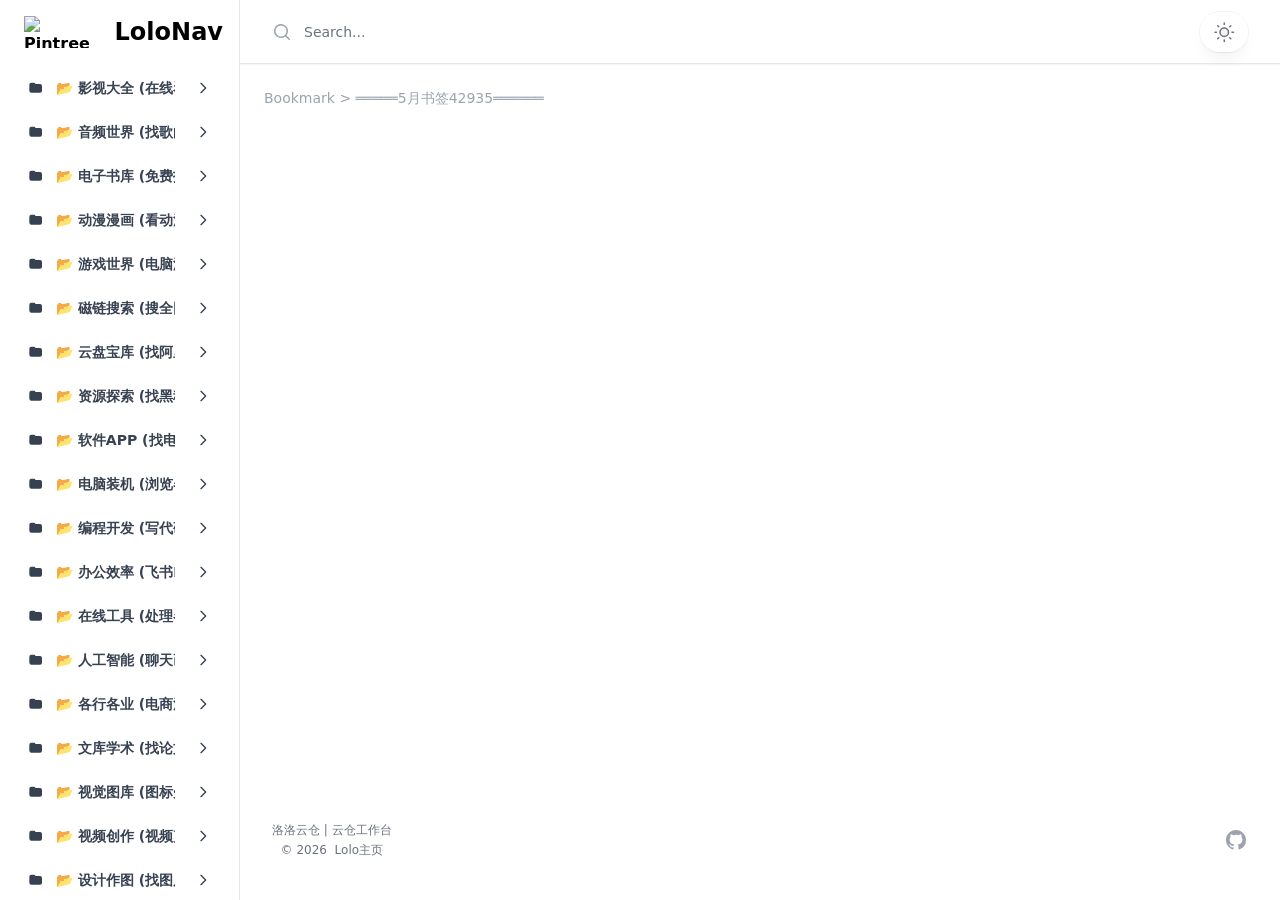
==== index.html @ bd135b18 "feat: enable LoloNav theme" ====
<!DOCTYPE html>
<html lang="en" class="h-full dark:pintree-bg-gray-900 bg-white">

<head>
  <meta charset="UTF-8">
  <meta name="viewport" content="width=device-width, initial-scale=1.0">
  <title>LoloNav</title>
  <meta name="keywords" content="Pintree, Bookmarks, Link Management, Export Bookmarks, Website Bookmarks">
  <meta name="description"
    content="Pintree is a powerful tool that helps you manage and export your browser bookmarks, converting them into an aesthetically pleasing website that is easy to share and access.">
  <meta name="author" content="Pintree">
  <meta name="robots" content="index, follow">
  <link rel="canonical" href="http://0520.com.cn">
  <script defer src="https://cloud.umami.is/script.js" data-website-id="60283522-e543-4dcb-bd47-e855f1e0a635"></script>
  <script defer data-domain="pintree.io" src="https://plausible.io/js/script.js"></script>
  <script type="text/javascript">
    (function (c, l, a, r, i, t, y) {
      c[a] = c[a] || function () { (c[a].q = c[a].q || []).push(arguments) };
      t = l.createElement(r); t.async = 1; t.src = "https://www.clarity.ms/tag/" + i;
      y = l.getElementsByTagName(r)[0]; y.parentNode.insertBefore(t, y);
    })(window, document, "clarity", "script", "n75ecz0sud");
  </script>
  <!-- Google Analytics -->
  <script async src="https://www.googletagmanager.com/gtag/js?id=G-P1JF3QTQ79"></script>
  <script>
    window.dataLayer = window.dataLayer || [];
    function gtag() { dataLayer.push(arguments); }
    gtag('js', new Date());
    gtag('config', 'G-P1JF3QTQ79');
  </script>

  <!-- Facebook Meta Tags -->
  <meta property="og:url" content="https://www.pintree.io">
  <meta property="og:type" content="website">
  <meta property="og:title" content="Pintree">
  <meta property="og:description" content="Managing and Exporting your Bookmarks into a Website">
  <meta property="og:image" content="https://app.pintree.io/assets/og.png">

  <!-- Twitter Meta Tags -->
  <meta name="twitter:card" content="summary_large_image">
  <meta property="twitter:domain" content="Pintree.io">
  <meta property="twitter:url" content="https://www.pintree.io">
  <meta name="twitter:title" content="Pintree">
  <meta name="twitter:description" content="Managing and Exporting your Bookmarks into a Website">
  <meta name="twitter:image" content="https://app.pintree.io/assets/og.png">

  <!-- Favicon -->
  <link rel="apple-touch-icon" sizes="180x180" href="assets/favicon/apple-touch-icon.png">
  <link rel="icon" type="image/png" sizes="32x32" href="assets/favicon/favicon-32x32.png">
  <link rel="icon" type="image/png" sizes="16x16" href="assets/favicon/favicon-16x16.png">
  <link rel="mask-icon" href="assets/favicon/favicon-32x32.png" color="#0b0b0f">

  <!-- Stylesheet -->
  <link rel="stylesheet" href="css/tailwind.css">

  <!-- ============================================================
       LoloNav 主题开关（取消注释即可启用新主题）
       ============================================================ -->
  <link rel="stylesheet" href="css/theme-lolonav.css">

  <!-- Structured Data for SEO -->
  <script type="application/ld+json">
  {
    "@context": "https://schema.org",
    "@type": "WebSite",
    "url": "https://nav.0520.com.cn",
    "name": "LoloNav",
    "description": "Managing and Exporting your Bookmarks into a Website",
    "potentialAction": {
      "@type": "SearchAction",
      "target": "https://www.pintree.io/search?q={search_term_string}",
      "query-input": "required name=search_term_string"
    }
  }
  </script>
</head>

<body class="h-full dark:pintree-bg-gray-900 bg-white">

  <div>
    <!-- Mobile Off-Canvas Menu -->
    <div id="off-canvas-menu" class="relative z-50 lg:hidden hidden" role="dialog" aria-modal="true">
      <div id="off-canvas-backdrop"
        class="fixed inset-0 bg-gray-900/80 opacity-0 transition-opacity ease-linear duration-300"></div>
      <div class="fixed inset-0 flex">
        <div id="off-canvas-content"
          class="relative mr-16 flex w-full max-w-xs flex-1 -translate-x-full transition ease-in-out duration-300 transform">
          <!-- Close button for the off-canvas menu -->
          <div class="absolute left-full top-0 flex w-16 justify-center pt-5">
            <button id="close-sidebar-button" type="button" class="-m-2.5 p-2.5">
              <span class="sr-only">Close sidebar</span>
              <svg class="h-6 w-6 text-white" fill="none" viewBox="0 0 24 24" stroke-width="1.5" stroke="currentColor"
                aria-hidden="true">
                <path stroke-linecap="round" stroke-linejoin="round" d="M6 18L18 6M6 6l12 12" />
              </svg>
            </button>
          </div>

          <!-- Off-canvas Sidebar content -->
          <div class="flex grow flex-col gap-y-5 overflow-y-auto bg-white dark:pintree-bg-gray-900 px-6 pb-4">
            <div class="flex h-16 shrink-0 items-center">
              <img class="pl-2 h-8 w-auto" src="assets/logo.svg" alt="Pintree">
              <a href="" class="ml-4 font-extrabold text-2xl dark:text-white">LoloNav</a>
            </div>
            <div id="sidebar-2" class="flex flex-1 flex-col">
              <!-- Sidebar content will be injected here -->
            </div>
          </div>
        </div>
      </div>
    </div>

    <!-- Static Sidebar for Desktop -->
    <div class="hidden lg:fixed lg:inset-y-0 lg:z-50 lg:flex lg:w-60 lg:flex-col">
      <div
        class="flex flex-col border-r border-gray-200 dark:pintree-border-gray-800 bg-white px-4 h-full font-semibold dark:pintree-bg-gray-900">
        <div class="flex p-0 h-16 shrink-0 items-center">
          <img class="pl-2 h-8 w-auto" src="assets/logo.svg" alt="Pintree">
          <a href="" class="ml-4 font-extrabold text-2xl dark:text-white">LoloNav</a>
        </div>
        <div class="flex flex-1 flex-col overflow-y-auto no-scrollbar p-1 cursor-pointer">
          <div id="sidebar" class="flex flex-1 flex-col">
            <ul id="navigation" class="space-y-1">
              <!-- Navigation items will be inserted here -->
            </ul>
          </div>
        </div>
      </div>
    </div>

    <!-- Main Content Area -->
    <div class="lg:pl-60 dark:pintree-bg-gray-900 flex flex-col min-h-screen">
      <div
        class="items-center justify-between sticky top-0 z-40 flex h-16 shrink-0 gap-x-4 border-b border-gray-200 dark:pintree-border-gray-800 bg-white dark:pintree-bg-gray-900 px-4 shadow-sm sm:gap-x-6 sm:px-6 lg:px-8">
        <div class="h-full items-center flex flex-1 gap-x-4 self-stretch lg:gap-x-6 justify-between">
          <div class="flex gap-x-4 justify-between">
            <img class="pl-2 h-8 w-auto lg:hidden" src="assets/logo.svg" alt="Pintree">
          <div class="hidden lg:block relative w-72 h-full items-center justify-between">
  <button id="searchButton" class="absolute h-full text-gray-400 rounded">
    <svg class="pointer-events-none absolute inset-y-0 left-0 h-full w-5 text-gray-400" viewBox="0 0 20 20" fill="currentColor" aria-hidden="true">
      <path fill-rule="evenodd" d="M9 3.5a5.5 5.5 0 100 11 5.5 5.5 0 000-11zM2 9a7 7 0 1112.452 4.391l3.328 3.329a.75.75 0 11-1.06 1.06l-3.329-3.328A7 7 0 012 9z" clip-rule="evenodd"></path>
    </svg>
  </button>
  <input id="searchInput" type="search" class="text-sm text-gray-900 dark:text-gray-400 pl-8 h-full border-0 focus:outline-none focus:ring-0 dark:pintree-bg-gray-900" placeholder="Search...">
  <button id="clearSearchButton" class="text-sm text-gray-500 mr-4 rounded hidden">Clear</button>
</div>
          </div>
          <a href="" class="lg:hidden ml-4 font-extrabold text-2xl dark:text-white">Pintree</a>
          <div class="relative">
            <button id="themeToggleButton" type="button" aria-label="Switch theme"
              class="group rounded-full bg-white/90 px-3 py-2 shadow-lg shadow-zinc-800/5 ring-1 ring-zinc-900/5 backdrop-blur transition dark:pintree-bg-gray-900 dark:ring-white/10 dark:hover:ring-white/20">
              <svg id="sunIcon" viewBox="0 0 24 24" stroke-width="1.5" stroke-linecap="round" stroke-linejoin="round"
                aria-hidden="true"
                class="h-6 w-6 fill-zinc-100 stroke-zinc-500 transition group-hover:fill-zinc-200 group-hover:stroke-zinc-700 dark:hidden [@media(prefers-color-scheme:dark)]:fill-teal-50 [@media(prefers-color-scheme:dark)]:stroke-teal-500 [@media(prefers-color-scheme:dark)]:group-hover:fill-teal-50 [@media(prefers-color-scheme:dark)]:group-hover:stroke-teal-600">
                <path
                  d="M8 12.25A4.25 4.25 0 0 1 12.25 8v0a4.25 4.25 0 0 1 4.25 4.25v0a4.25 4.25 0 0 1-4.25 4.25v0A4.25 4.25 0 0 1 8 12.25v0Z">
                </path>
                <path
                  d="M12.25 3v1.5M21.5 12.25H20M18.791 18.791l-1.06-1.06M18.791 5.709l-1.06 1.06M12.25 20v1.5M4.5 12.25H3M6.77 6.77 5.709 5.709M6.77 17.73l-1.061 1.061"
                  fill="none"></path>
              </svg>
              <svg id="moonIcon" viewBox="0 0 24 24" aria-hidden="true"
                class="hidden h-6 w-6 fill-zinc-700 stroke-zinc-500 transition dark:block [@media(prefers-color-scheme:dark)]:group-hover:stroke-zinc-400 [@media_not_(prefers-color-scheme:dark)]:fill-teal-400/10 [@media_not_(prefers-color-scheme:dark)]:stroke-teal-500">
                <path
                  d="M17.25 16.22a6.937 6.937 0 0 1-9.47-9.47 7.451 7.451 0 1 0 9.47 9.47ZM12.75 7C17 7 17 2.75 17 2.75S17 7 21.25 7C17 7 17 11.25 17 11.25S17 7 12.75 7Z"
                  stroke-width="1.5" stroke-linecap="round" stroke-linejoin="round"></path>
              </svg>
            </button>
          </div>
        </div>
      </div>

      <!-- Main content area -->
      <main class="mt-4 dark:pintree-bg-gray-900 flex-grow">
        <div id="loading-spinner" class="flex justify-center items-center h-full">
          <div class="loader ease-linear rounded-full border-2 border-t-2 border-gray-400 h-6 w-6"></div>
        </div>
        <div id="breadcrumbs" class="mt-2 px-6 text-sm text-gray-400 flex justify-between items-center">
          <div id="breadcrumbs-path" class="">
            <!-- Breadcrumbs will be inserted here -->
          </div>
        </div>
        <div id="bookmarks" class="grid gap-6 p-6">
          <!-- Bookmark cards will be inserted here -->
        </div>
      </main>

      <!-- Footer -->
      <footer class="bg-white w-full dark:pintree-bg-gray-900">
        <div class="mx-auto px-6 py-6 md:flex md:items-center md:justify-between lg:px-8">
          <div class="flex justify-center space-x-6 md:order-2">
            <a href="https://github.com/lolo1024/dh" target="_blank" class="text-gray-400 hover:text-gray-500">
              <span class="sr-only">GitHub</span>
              <svg class="h-6 w-6" fill="currentColor" viewBox="0 0 24 24" aria-hidden="true">
                <path fill-rule="evenodd"
                  d="M12 2C6.477 2 2 6.484 2 12.017c0 4.425 2.865 8.18 6.839 9.504.5.092.682-.217.682-.483 0-.237-.008-.868-.013-1.703-2.782.605-3.369-1.343-3.369-1.343-.454-1.158-1.11-1.466-1.11-1.466-.908-.62.069-.608.069-.608 1.003.07 1.531 1.032 1.531 1.032.892 1.53 2.341 1.088 2.91.832.092-.647.35-1.088.636-1.338-2.22-.253-4.555-1.113-4.555-4.951 0-1.093.39-1.988 1.029-2.688-.103-.253-.446-1.272.098-2.65 0 0 .84-.27 2.75 1.026A9.564 9.564 0 0112 6.844c.85.004 1.705.115 2.504.337 1.909-1.296 2.747-1.027 2.747-1.027.546 1.379.202 2.398.1 2.651.64.7 1.028 1.595 1.028 2.688 0 3.848-2.339 4.695-4.566 4.943.359.309.678.92.678 1.855 0 1.338-.012 2.419-.012 2.747 0 .268.18.58.688.482A10.019 10.019 0 0022 12.017C22 6.484 17.522 2 12 2z"
                  clip-rule="evenodd" />
              </svg>
            </a>
          </div>
          <div class="mt-8 md:order-1 md:mt-0">
            <p class="text-center text-xs leading-5 text-gray-500 dark:text-gray-400 flex flex-col sm:flex-row sm:items-center sm:justify-center sm:gap-4">
              <span><a href="https://lolo.flowus.cn" target="_blank" class="hover:underline">洛洛云仓</a> | <a href="https://0520.com.cn" target="_blank" class="hover:underline">云仓工作台</a></span>
              <span class="hidden sm:inline">|</span>
              <span>&copy; <span id="currentYear"></span>&nbsp; <a href="https://0520.com.cn/" target="_blank">Lolo主页</a></span>
            </p>
          </div>
        </div>
      </footer>
    </div>
  </div>
  <script>
    document.addEventListener('DOMContentLoaded', () => {
      // Variables for sidebar elements
      const openSidebarButton = document.getElementById('open-sidebar-button');
      const closeSidebarButton = document.getElementById('close-sidebar-button');
      const offCanvasMenu = document.getElementById('off-canvas-menu');
      const offCanvasBackdrop = document.getElementById('off-canvas-backdrop');
      const offCanvasContent = document.getElementById('off-canvas-content');

      // Function to open the sidebar
      const openSidebar = () => {
        offCanvasMenu.classList.remove('hidden');
        setTimeout(() => {
          offCanvasBackdrop.classList.add('opacity-100');
          offCanvasContent.classList.add('translate-x-0');
        }, 10);
      };

      // Function to close the sidebar
      const closeSidebar = () => {
        offCanvasBackdrop.classList.remove('opacity-100');
        offCanvasContent.classList.remove('translate-x-0');
        setTimeout(() => {
          offCanvasMenu.classList.add('hidden');
        }, 300); // Match the duration of the transition
      };

      // Event listeners for open and close buttons
      openSidebarButton.addEventListener('click', openSidebar);
      closeSidebarButton.addEventListener('click', closeSidebar);
      offCanvasBackdrop.addEventListener('click', closeSidebar); // Close sidebar when clicking on the backdrop
    });

    // Search functionality
    function searchBookmarks(query) {
      fetch('json/pintree.json')
        .then(response => response.json())
        .then(data => {
          const results = searchInData(data, query.toLowerCase());
          renderBookmarks(results, [{ title: 'Search Results', children: results }]);
        })
        .catch(error => console.error('Error searching bookmarks:', error));
    }

    function searchInData(data, query) {
      let results = [];
      data.forEach(item => {
        if (item.title.toLowerCase().includes(query)) {
          results.push(item);
        }
        if (item.children) {
          const childResults = searchInData(item.children, query);
          if (childResults.length > 0) {
            results = results.concat(childResults);
          }
        }
      });
      return results;
    }

    document.getElementById('searchButton').addEventListener('click', () => {
      const query = document.getElementById('searchInput').value;
      searchBookmarks(query);
    });

    // Clear search results and reset UI
    function clearSearchResults() {
      fetch('json/pintree.json')
        .then(response => response.json())
        .then(data => {
          const secondLayer = data[0].children;
          renderNavigation(secondLayer, document.getElementById('navigation'));
          renderBookmarks(secondLayer, [{ title: 'Bookmark', children: secondLayer }]);
          document.getElementById('searchInput').value = '';
          document.getElementById('clearSearchButton').classList.add('hidden');
        })
        .catch(error => console.error('Error clearing search results:', error));
    }

    document.getElementById('clearSearchButton').addEventListener('click', clearSearchResults);

    function searchBookmarks(query) {
      fetch('json/pintree.json')
        .then(response => response.json())
        .then(data => {
          const results = searchInData(data, query.toLowerCase());
          renderBookmarks(results, [{ title: 'Search Results', children: results }]);
          document.getElementById('clearSearchButton').classList.remove('hidden');
        })
        .catch(error => console.error('Error searching bookmarks:', error));
    }

    // Create bookmark card element
    function createCard(title, url, icon) {
      const card = document.createElement('div');
      card.className = 'cursor-pointer flex items-center hover:shadow-sm transition-shadow p-4 bg-white shadow-sm ring-1 ring-gray-900/5 dark:pintree-ring-gray-800 rounded-lg hover:bg-gray-100 dark:pintree-bg-gray-900 dark:hover:pintree-bg-gray-800';
      card.onclick = () => window.open(url, '_blank'); // Make the whole card clickable

      const cardIcon = document.createElement('img');
      cardIcon.src = icon || 'assets/default-icon.svg'; // Use provided icon or default icon
      cardIcon.alt = title;
      cardIcon.className = 'w-8 h-8 mr-4 rounded-full flex-shrink-0 card-icon-bg'; // Smaller size and rounded

      // Check if the image URL returns 404 and replace it with the default icon if it does
      cardIcon.onerror = () => {
        cardIcon.src = 'assets/default-icon.svg';
      };

      const cardContent = document.createElement('div');
      cardContent.className = 'flex flex-col overflow-hidden'; // Ensure the content is hidden if too long

      const cardTitle = document.createElement('h2');
      cardTitle.className = 'text-sm font-medium mb-1 truncate dark:text-gray-400';
      cardTitle.innerText = title;

      // Clean URL by removing http(s) and trailing slash
      const cleanUrl = url.replace(/^https?:\/\//, '').replace(/\/$/, '');

      const cardUrl = document.createElement('p');
      cardUrl.className = 'text-xs text-gray-400 dark:text-gray-600 dark:hover:text-gray-400 truncate';
      cardUrl.innerText = cleanUrl; // Use cleaned URL

      cardContent.appendChild(cardTitle);
      cardContent.appendChild(cardUrl); // Add URL paragraph

      card.appendChild(cardIcon);
      card.appendChild(cardContent);

      return card;
    }

    // Create folder card element
    function createFolderCard(title, children, path) {
      const card = document.createElement('div');
      card.className = 'folder-card text-gray rounded-lg cursor-pointer flex flex-col items-center';
      card.onclick = () => {
        const newPath = path.concat({ title, children });
        renderBookmarks(children, newPath);
        updateSidebarActiveState(newPath); // Update sidebar active state
      };

      const cardIcon = document.createElement('div');
      cardIcon.innerHTML = `
        <svg viewBox="0 0 100 80" class="folder__svg">
          <rect x="0" y="0" width="100" height="80" class="folder__back" />
          <rect x="15" y="8" width="70" height="60" class="paper-1" />
          <rect x="10" y="18" width="80" height="50" class="paper-2" />
          <rect x="0" y="10" width="100" height="70" class="folder__front" />
          <rect x="0" y="10" width="100" height="70" class="folder__front right" />
        </svg>
      `;
      cardIcon.className = 'mb-2';

      const cardTitle = document.createElement('h2');
      cardTitle.className = 'text-xs font-normal text-center w-full truncate dark:text-gray-400';
      cardTitle.innerText = title;

      card.appendChild(cardIcon);
      card.appendChild(cardTitle);

      return card;
    }

    // Render sidebar navigation
    function renderNavigation(folders, container, isFirstRender = false, path = []) {
      container.innerHTML = ''; // Clear previous content
      folders.forEach((folder, index) => {
        if (folder.type === 'folder') {
          const navItem = document.createElement('li');
          navItem.className = 'items-center group flex justify-between gap-x-3 rounded-md p-2 text-gray-700 dark:text-gray-400 hover:text-main-500 hover:bg-gray-50 dark:hover:pintree-bg-gray-800 bg-opacity-50';

          const navLinkContainer = document.createElement('div');
          navLinkContainer.className = 'flex items-center space-x-2 truncate';

          const folderIcon = document.createElement('span');
          folderIcon.innerHTML = '<svg xmlns="http://www.w3.org/2000/svg" class="h-4 w-4 mr-1" fill="currentColor" viewBox="0 0 24 24" stroke="currentColor"><path stroke-linecap="round" stroke-linejoin="round" stroke-width="2" d="M3 7a2 2 0 012-2h4l2 2h7a2 2 0 012 2v7a2 2 0 01-2 2H5a2 2 0 01-2-2V7z" /></svg>';

          const navLink = document.createElement('a');
          navLink.className = 'flex text-sm leading-6 font-semibold dark:text-gray-400';
          navLink.innerText = folder.title;

          navLinkContainer.appendChild(folderIcon);
          navLinkContainer.appendChild(navLink);

          const toggleIcon = document.createElement('span');
          toggleIcon.className = 'ml-2 transform transition-transform';
          toggleIcon.innerHTML = '<svg xmlns="http://www.w3.org/2000/svg" class="h-4 w-4" fill="none" viewBox="0 0 24 24" stroke="currentColor"><path stroke-linecap="round" stroke-linejoin="round" stroke-width="2" d="M9 5l7 7-7 7" /></svg>';

          navItem.appendChild(navLinkContainer);
          if (folder.children && folder.children.length > 0) {
            navItem.appendChild(toggleIcon);
          }
          container.appendChild(navItem);

          if (folder.children && folder.children.length > 0) {
            const subList = document.createElement('ul');
            subList.className = 'ml-4 space-y-2 hidden';
            renderNavigation(folder.children, subList, false, path.concat({ title: folder.title, children: folder.children }));
            container.appendChild(subList);

            if (isFirstRender && index === 0) {
              // Expand the first item on initial render
              subList.classList.remove('hidden');
              toggleIcon.classList.add('rotate-90');
            }

            navItem.onclick = (e) => {
              e.stopPropagation();
              document.querySelectorAll('#navigation .sidebar-active').forEach(el => el.classList.remove('sidebar-active'));
              navItem.classList.add('sidebar-active');
              subList.classList.toggle('hidden');
              if (subList.children.length > 0) {
                toggleIcon.classList.toggle('rotate-90');
              }
              renderBookmarks(folder.children, path.concat({ title: folder.title, children: folder.children }));
            };
          } else {
            navItem.onclick = (e) => {
              e.stopPropagation();
              document.querySelectorAll('#navigation .sidebar-active').forEach(el => el.classList.remove('sidebar-active'));
              navItem.classList.add('sidebar-active');
              renderBookmarks(folder.children, path.concat({ title: folder.title, children: folder.children }));
            };
          }
        }
      });
    }

    // Render breadcrumbs for navigation
    function renderBreadcrumbs(path) {
      const breadcrumbsPath = document.getElementById('breadcrumbs-path');
      breadcrumbsPath.innerHTML = ''; // Clear previous breadcrumbs

      path.forEach((item, index) => {
        const breadcrumb = document.createElement('span');
        breadcrumb.className = 'cursor-pointer hover:underline';
        breadcrumb.innerText = item.title;
        breadcrumb.onclick = () => {
          // Render bookmarks for the selected breadcrumb
          const newPath = path.slice(0, index + 1);
          renderBookmarks(item.children, newPath);
          updateSidebarActiveState(newPath); // Update sidebar active state
          document.getElementById('clearSearchButton').classList.add('hidden'); // Hide clear button when navigating through breadcrumbs
        };

        breadcrumbsPath.appendChild(breadcrumb);

        if (index < path.length - 1) {
          const separator = document.createElement('span');
          separator.innerText = ' > ';
          breadcrumbsPath.appendChild(separator);
        }
      });
    }

    // Update the active state of sidebar items
    function updateSidebarActiveState(path) {
      document.querySelectorAll('#navigation .sidebar-active').forEach(el => el.classList.remove('sidebar-active'));

      let currentNav = document.getElementById('navigation');

      path.forEach((item, index) => {
        const items = currentNav.querySelectorAll('li');
        items.forEach(navItem => {
          const navLink = navItem.querySelector('a');
          if (navLink && navLink.innerText === item.title) {
            if (index === path.length - 1) {
              navItem.classList.add('sidebar-active');
            }

            if (index < path.length - 1) {
              const subList = navItem.querySelector('ul');
              if (subList) {
                subList.classList.remove('hidden');
                currentNav = subList;
              }
            }
          }
        });
      });
    }

    // Show a message when no search results are found
    function showNoResultsMessage() {
      const container = document.getElementById('bookmarks');
      container.innerHTML = ''; // Clear previous content

      const messageContainer = document.createElement('div');
      messageContainer.className = 'flex flex-col items-center justify-center h-full';

      const icon = document.createElement('svg');
      icon.setAttribute('xmlns', 'http://www.w3.org/2000/svg');
      icon.setAttribute('class', 'h-16 w-16 text-gray-500');
      icon.setAttribute('fill', 'none');
      icon.setAttribute('viewBox', '0 0 24 24');
      icon.setAttribute('stroke', 'currentColor');
      icon.innerHTML = '<path stroke-linecap="round" stroke-linejoin="round" stroke-width="2" d="M12 8v4l3 3m9-3a9 9 0 11-18 0 9 9 0 0118 0z" />';

      const title = document.createElement('h2');
      title.className = 'text-gray-500 text-xl font-semibold mt-4';
      title.innerText = 'Oops, Nothing to See Here!';

      const message = document.createElement('p');
      message.className = 'text-gray-500 mt-2';
      message.innerText = 'Try another search or discover more cool stuff elsewhere!';

      messageContainer.appendChild(icon);
      messageContainer.appendChild(title);
      messageContainer.appendChild(message);

      container.appendChild(messageContainer);
    }

    // Render bookmarks
    function renderBookmarks(data, path) {
      const container = document.getElementById('bookmarks');
      container.innerHTML = ''; // Clear previous content

      // Render breadcrumbs
      renderBreadcrumbs(path);

      // Separate folders and links
      const folders = data.filter(item => item.type === 'folder');
      // const links = data.filter(item => item.type === 'link').sort((a, b) => b.addDate - a.addDate);
      const links = data.filter(item => item.type === 'link');

      if (folders.length === 0 && links.length === 0) {
        showNoResultsMessage();
        return;
      }

      // Create folder section
      if (folders.length > 0) {
        const folderSection = document.createElement('div');
        folderSection.className = 'grid grid-cols-3 sm:grid-cols-6 lg:grid-cols-8 2xl:grid-cols-12 gap-6';
        folders.forEach(folder => {
          const card = createFolderCard(folder.title, folder.children, path);
          folderSection.appendChild(card);
        });
        container.appendChild(folderSection);
      }

      // Add separator line if there are links
      if (folders.length > 0 && links.length > 0) {
        const separator = document.createElement('hr');
        separator.className = 'my-1 border-t-1 border-gray-200 dark:pintree-border-gray-800';
        container.appendChild(separator);
      }

      // Create link section
      if (links.length > 0) {
        const linkSection = document.createElement('div');
        linkSection.className = 'grid grid-cols-2 sm:grid-cols-3 lg:grid-cols-4 2xl:grid-cols-6 gap-6';
        links.forEach(link => {
          const card = createCard(link.title, link.url, link.icon);
          linkSection.appendChild(card);
        });
        container.appendChild(linkSection);
      }

      // Update sidebar active state
      updateSidebarActiveState(path);
    }

    // Fetch and render data
    fetch('json/pintree.json')
      .then(response => response.json())
      .then(data => {
        // Use the first layer of the data directly
        const firstLayer = data;
        // Render navigation using the first layer of data
        renderNavigation(firstLayer, document.getElementById('navigation'), true);
        // Render bookmarks using the first layer of data, starting from the Bookmark
        renderBookmarks(firstLayer, [{ title: 'Bookmark', children: firstLayer }]);

        // Automatically select and show the first item
        if (firstLayer.length > 0) {
          const firstItem = firstLayer[0];
          updateSidebarActiveState([{ title: firstItem.title, children: firstItem.children }]);
          renderBookmarks(firstItem.children, [{ title: 'Bookmark', children: firstLayer }, { title: firstItem.title, children: firstItem.children }]);
        }
      })
      .catch(error => console.error('Error loading bookmarks:', error));

    // Search functionality on pressing Enter
    document.getElementById('searchInput').addEventListener('keydown', function (event) {
      if (event.key === 'Enter') {
        const query = event.target.value;
        searchBookmarks(query);
      }
    });

    // Search functionality on button click
    document.getElementById('searchButton').addEventListener('click', function () {
      const query = document.getElementById('searchInput').value;
      searchBookmarks(query);
    });

    // Theme toggle functionality
    const themeToggleButton = document.getElementById('themeToggleButton');
    const sunIcon = document.getElementById('sunIcon');
    const moonIcon = document.getElementById('moonIcon');

    // Apply dark theme
    function applyDarkTheme() {
      document.documentElement.classList.add('dark');
      sunIcon.classList.add('hidden');
      moonIcon.classList.remove('hidden');
    }

    // Apply light theme
    function applyLightTheme() {
      document.documentElement.classList.remove('dark');
      sunIcon.classList.remove('hidden');
      moonIcon.classList.add('hidden');
    }

    // Toggle theme between dark and light
    function toggleTheme() {
      if (document.documentElement.classList.contains('dark')) {
        applyLightTheme();
      } else {
        applyDarkTheme();
      }
    }

    document.addEventListener('DOMContentLoaded', () => {
      // Fetch and render data
      fetch('json/pintree.json')
        .then(response => response.json())
        .then(data => {
          // Hide loading spinner
          document.getElementById('loading-spinner').style.display = 'none';

          // Use the first layer of the data directly
          const firstLayer = data;
          // Render navigation using the first layer of data
          renderNavigation(firstLayer, document.getElementById('navigation'), true);
          // Render bookmarks using the first layer of data, starting from the Bookmark
          renderBookmarks(firstLayer, [{ title: 'Bookmark', children: firstLayer }]);

          // Automatically select and show the first item
          if (firstLayer.length > 0) {
            const firstItem = firstLayer[0];
            updateSidebarActiveState([{ title: firstItem.title, children: firstItem.children }]);
            renderBookmarks(firstItem.children, [{ title: 'Bookmark', children: firstLayer }, { title: firstItem.title, children: firstItem.children }]);
          }
        })
        .catch(error => {
          console.error('Error loading bookmarks:', error);
          // Optionally hide the spinner and show an error message
          document.getElementById('loading-spinner').style.display = 'none';
        });
    });

    // Event listener for theme toggle button
    themeToggleButton.addEventListener('click', toggleTheme);

    // Automatically apply theme according to system theme settings
    function applyColorTheme(theme) {
      if (theme === 'dark') {
        applyDarkTheme();
      } else {
        applyLightTheme();
      }
    }

    // Detect initial color theme
    const prefersDarkTheme = window.matchMedia('(prefers-color-scheme: dark)').matches;
    applyColorTheme(prefersDarkTheme ? 'dark' : 'light');

    // Listen for changes in the color theme
    window.matchMedia('(prefers-color-scheme: dark)').addEventListener('change', (event) => {
      applyColorTheme(event.matches ? 'dark' : 'light');
    });

    // Open mobile menu
    document.getElementById('open-sidebar-button').addEventListener('click', function () {
      var navigation = document.getElementById('navigation').cloneNode(true);
      document.getElementById('sidebar-2').appendChild(navigation);
    });

  </script>

  <script>
    document.addEventListener('DOMContentLoaded', (event) => {
      const yearElement = document.getElementById('currentYear');
      const currentYear = new Date().getFullYear();
      yearElement.textContent = currentYear;
    });
  </script>

</body>

</html>
---- css/theme-lolonav.css ----
/* ============================================================
   LoloNav 主题 - 文字显示优化版
   ============================================================
   
   📌 使用方法：
     在 index.html 的 <head> 中，取消下面这行的注释即可启用：
     <link rel="stylesheet" href="css/theme-lolonav.css">
     
     要关闭主题，注释掉上面那行即可。
     
   ✅ 本文件完全独立，不影响 styles.css 和 tailwind.css
   ============================================================ */

/* ── 开关（默认启用）────────────────────────────────────── */
:root {
  --lolo-theme-enabled: 1;
}

/* ── 1. 文件夹卡片：标题完整显示 ─────────────────────────── */
.folder-card h2 {
  /* 覆盖原 truncate，允许换行 */
  white-space: normal !important;
  text-overflow: unset !important;
  overflow: visible !important;
  
  /* 字体调大一点，更易读 */
  font-size: 0.8rem !important;       /* 原 text-xs = 0.75rem */
  font-weight: 500 !important;
  line-height: 1.3 !important;
  
  /* 最多显示 2 行，超出省略 */
  display: -webkit-box !important;
  -webkit-line-clamp: 2 !important;
  -webkit-box-orient: vertical !important;
  overflow: hidden !important;
  
  /* 居中 */
  text-align: center !important;
  
  /* 给标题更多空间 */
  min-height: 2.6em !important;
  padding: 0 4px !important;
  word-break: break-word !important;
}

/* ── 2. 书签卡片：标题完整显示 ──────────────────────────── */

/* 书签卡片容器 - 改为上下布局（移动端友好） */
.cursor-pointer.flex.items-center.hover\:shadow-sm {
  flex-direction: row !important;      /* 保持横向布局 */
  align-items: center !important;
}

/* 书签标题 */
.cursor-pointer.flex.items-center.hover\:shadow-sm h2 {
  /* 覆盖 truncate */
  white-space: nowrap !important;
  text-overflow: ellipsis !important;
  overflow: hidden !important;
  
  /* 稍微加大字体 */
  font-size: 0.9rem !important;        /* 原 text-sm = 0.875rem */
  font-weight: 500 !important;
  line-height: 1.4 !important;
  
  /* 颜色加深，更清晰 */
  color: #1f2937 !important;           /* gray-800 */
}
.dark .cursor-pointer.flex.items-center.hover\:shadow-sm h2 {
  color: #e5e7eb !important;           /* gray-200 */
}

/* 书签 URL */
.cursor-pointer.flex.items-center.hover\:shadow-sm p {
  white-space: nowrap !important;
  text-overflow: ellipsis !important;
  overflow: hidden !important;
  
  font-size: 0.75rem !important;
  line-height: 1.3 !important;
}

/* ── 3. 卡片内容区：给文字更多空间 ───────────────────────── */
.cursor-pointer.flex.items-center.hover\:shadow-sm .flex.flex-col.overflow-hidden {
  flex: 1 1 auto !important;
  min-width: 0 !important;             /* 允许收缩 */
}

/* ── 4. 文件夹卡片图标微调 ───────────────────────────────── */
.folder-card .folder__svg {
  width: 80px !important;              /* 原 100px，缩小一点给标题腾空间 */
  height:64px !important;              /* 原 80px */
  margin-bottom: 4px !important;
}

/* ── 5. 移动端适配 ───────────────────────────────────────── */

/* 手机端（≤640px）：文件夹卡片进一步优化 */
@media (max-width: 640px) {
  .folder-card h2 {
    font-size: 0.7rem !important;
    -webkit-line-clamp: 2 !important;
    min-height: 2.4em !important;
    padding: 0 2px !important;
  }
  
  .folder-card .folder__svg {
    width: 60px !important;
    height:48px !important;
  }
  
  /* 移动端书签卡片 */
  .cursor-pointer.flex.items-center.hover\:shadow-sm h2 {
    font-size: 0.85rem !important;
  }
  
  .cursor-pointer.flex.items-center.hover\:shadow-sm p {
    font-size: 0.7rem !important;
  }
}

/* 平板（641-1024px） */
@media (min-width: 641px) and (max-width: 1024px) {
  .folder-card h2 {
    font-size: 0.75rem !important;
  }
  
  .folder-card .folder__svg {
    width: 70px !important;
    height:56px !important;
  }
}

/* ── 6. Separator 分隔线区域修复 ─────────────────────────── */

/* 隐藏 separator.site/folder 类的异常卡片 */
.grid > div:has(> a[href*="separator"]) {
  display: none !important;
}

/* 或者用文本匹配隐藏 */
.grid div:has(> p:-any-link):-has(> p:-only-of-type) {
  /* separator 卡片的特征：只有一个 p 标签且内容含 separator */
}

/* 更精确地：隐藏包含 separator 文字的卡片 */
.grid div[class*="rounded-lg"]:has(p:text-contains("separator")) {
  display: none !important;
}

/* ── 7. 网格间距微调 ─────────────────────────────────────── */
#bookmarks > .grid {
  gap: 1rem !important;                /* 原 gap-6=1.5rem，稍微紧凑 */
}

@media (max-width: 640px) {
  #bookmarks > .grid:first-of-type {
    grid-template-columns: repeat(4, 1fr) !important;  /* 手机端文件夹 4 列 */
  }
  #bookmarks > .grid:last-of-type {
    grid-template-columns: repeat(2, 1fr) !important;  /* 手机端书签 2 列 */
  }
}

/* ── 8. 侧边栏导航项文字 ─────────────────────────────────── */
nav li .truncate {
  /* 侧边栏也允许完整显示 */
  white-space: nowrap !important;
  text-overflow: ellipsis !important;
  overflow: hidden !important;
  max-width: 180px !important;         /* 限制最大宽度避免撑破 */
}

/* ── 9. Hover 效果增强 ───────────────────────────────────── */
.folder-card:hover h2 {
  color: #0BA665 !important;           /* 主题绿色 */
  transition: color 0.2s ease !important;
}

.dark .folder-card:hover h2 {
  color: #34d399 !important;           /* green-400 */
}

/* ── 10. Footer 微调 ─────────────────────────────────────── */
footer {
  font-size: 0.8rem !important;
  padding: 1rem 0 !important;
}
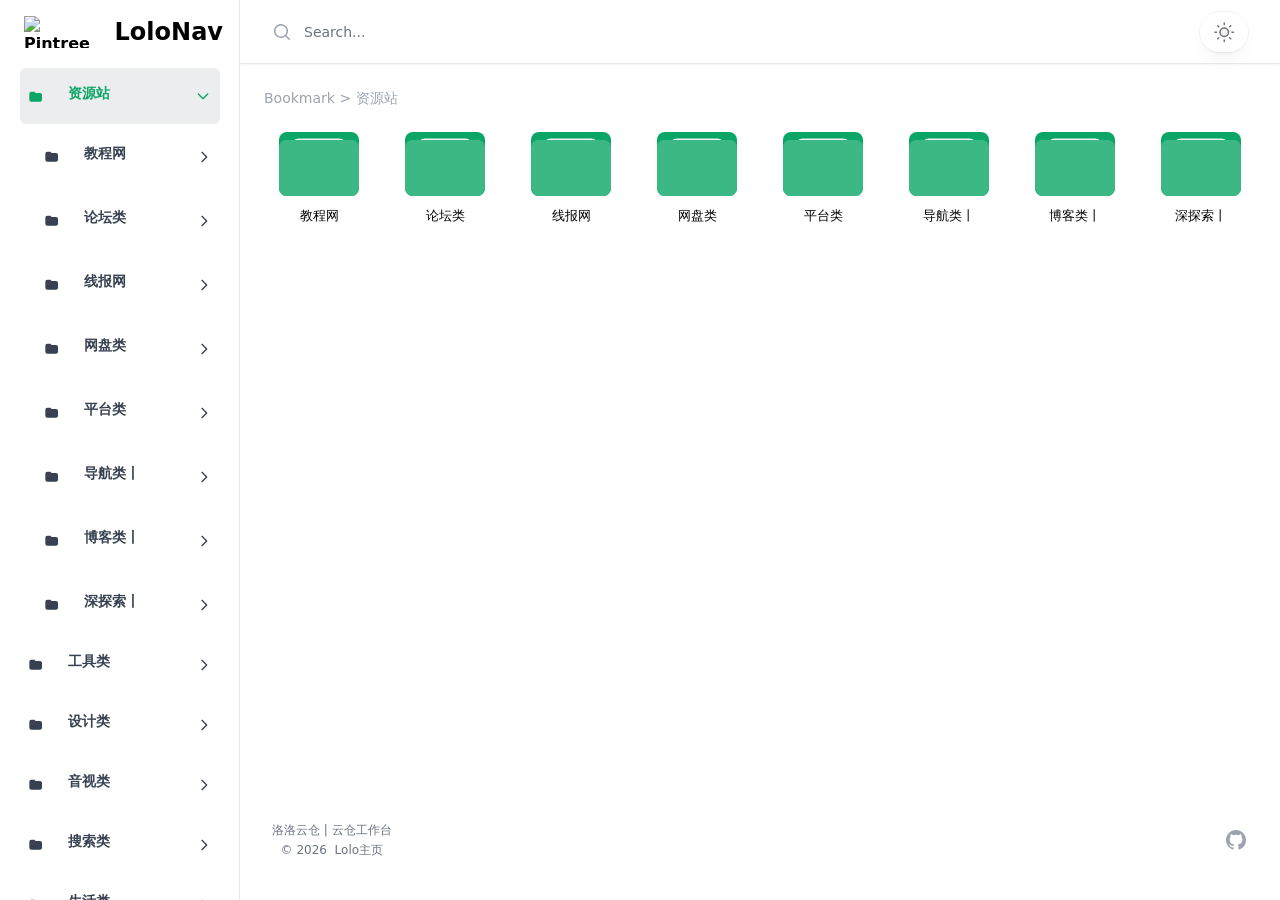
==== commit f535ff1b: "feat: replace logo with LoloNav cloud icon + favicon" ====
--- a/index.html
+++ b/index.html
@@ -45,6 +45,7 @@
   <meta name="twitter:image" content="https://app.pintree.io/assets/og.png">
 
   <!-- Favicon -->
+  <link rel="icon" type="image/x-icon" href="favicon.ico">
   <link rel="apple-touch-icon" sizes="180x180" href="assets/favicon/apple-touch-icon.png">
   <link rel="icon" type="image/png" sizes="32x32" href="assets/favicon/favicon-32x32.png">
   <link rel="icon" type="image/png" sizes="16x16" href="assets/favicon/favicon-16x16.png">
@@ -99,7 +100,7 @@
           <!-- Off-canvas Sidebar content -->
           <div class="flex grow flex-col gap-y-5 overflow-y-auto bg-white dark:pintree-bg-gray-900 px-6 pb-4">
             <div class="flex h-16 shrink-0 items-center">
-              <img class="pl-2 h-8 w-auto" src="assets/logo.svg" alt="Pintree">
+              <img class="pl-2 h-8 w-auto" src="assets/logo.png" alt="Pintree">
               <a href="" class="ml-4 font-extrabold text-2xl dark:text-white">LoloNav</a>
             </div>
             <div id="sidebar-2" class="flex flex-1 flex-col">
@@ -115,7 +116,7 @@
       <div
         class="flex flex-col border-r border-gray-200 dark:pintree-border-gray-800 bg-white px-4 h-full font-semibold dark:pintree-bg-gray-900">
         <div class="flex p-0 h-16 shrink-0 items-center">
-          <img class="pl-2 h-8 w-auto" src="assets/logo.svg" alt="Pintree">
+          <img class="pl-2 h-8 w-auto" src="assets/logo.png" alt="Pintree">
           <a href="" class="ml-4 font-extrabold text-2xl dark:text-white">LoloNav</a>
         </div>
         <div class="flex flex-1 flex-col overflow-y-auto no-scrollbar p-1 cursor-pointer">
@@ -134,7 +135,7 @@
         class="items-center justify-between sticky top-0 z-40 flex h-16 shrink-0 gap-x-4 border-b border-gray-200 dark:pintree-border-gray-800 bg-white dark:pintree-bg-gray-900 px-4 shadow-sm sm:gap-x-6 sm:px-6 lg:px-8">
         <div class="h-full items-center flex flex-1 gap-x-4 self-stretch lg:gap-x-6 justify-between">
           <div class="flex gap-x-4 justify-between">
-            <img class="pl-2 h-8 w-auto lg:hidden" src="assets/logo.svg" alt="Pintree">
+            <img class="pl-2 h-8 w-auto lg:hidden" src="assets/logo.png" alt="Pintree">
           <div class="hidden lg:block relative w-72 h-full items-center justify-between">
   <button id="searchButton" class="absolute h-full text-gray-400 rounded">
     <svg class="pointer-events-none absolute inset-y-0 left-0 h-full w-5 text-gray-400" viewBox="0 0 20 20" fill="currentColor" aria-hidden="true">
--- a/css/theme-lolonav.css
+++ b/css/theme-lolonav.css
@@ -163,12 +163,65 @@
 }
 
 /* ── 8. 侧边栏导航项文字 ─────────────────────────────────── */
-nav li .truncate {
-  /* 侧边栏也允许完整显示 */
-  white-space: nowrap !important;
-  text-overflow: ellipsis !important;
-  overflow: hidden !important;
-  max-width: 180px !important;         /* 限制最大宽度避免撑破 */
+/* 侧边栏容器：增加宽度 */
+nav.sidebar,
+#sidebar,
+aside[class*="sidebar"],
+[class*="sidebar"] {
+  min-width: 200px !important;
+  width: auto !important;
+  max-width: 280px !important;
+}
+
+/* 侧边栏导航项：允许完整显示 */
+nav li,
+nav li a,
+nav li span,
+nav li .truncate,
+#sidebar li,
+#sidebar li a,
+#sidebar li span,
+#sidebar li .truncate,
+[class*="sidebar"] li,
+[class*="sidebar"] li a,
+[class*="sidebar"] li span,
+[class*="sidebar"] li .truncate {
+  white-space: normal !important;
+  text-overflow: unset !important;
+  overflow: visible !important;
+  word-break: break-word !important;
+  line-height: 1.4 !important;
+  max-width: none !important;
+}
+
+/* 侧边栏导航项容器 */
+nav li a,
+#sidebar li a,
+[class*="sidebar"] li a {
+  display: flex !important;
+  align-items: flex-start !important;
+  padding: 8px 12px !important;
+  height: auto !important;
+  min-height: 40px !important;
+}
+
+/* 侧边栏图标 */
+nav li svg,
+nav li img,
+#sidebar li svg,
+#sidebar li img,
+[class*="sidebar"] li svg,
+[class*="sidebar"] li img {
+  flex-shrink: 0 !important;
+  margin-top: 2px !important;
+}
+
+/* 侧边栏文字区域 */
+nav li span:not(:has(svg)),
+#sidebar li span:not(:has(svg)),
+[class*="sidebar"] li span:not(:has(svg)) {
+  flex: 1 !important;
+  white-space: normal !important;
 }
 
 /* ── 9. Hover 效果增强 ───────────────────────────────────── */
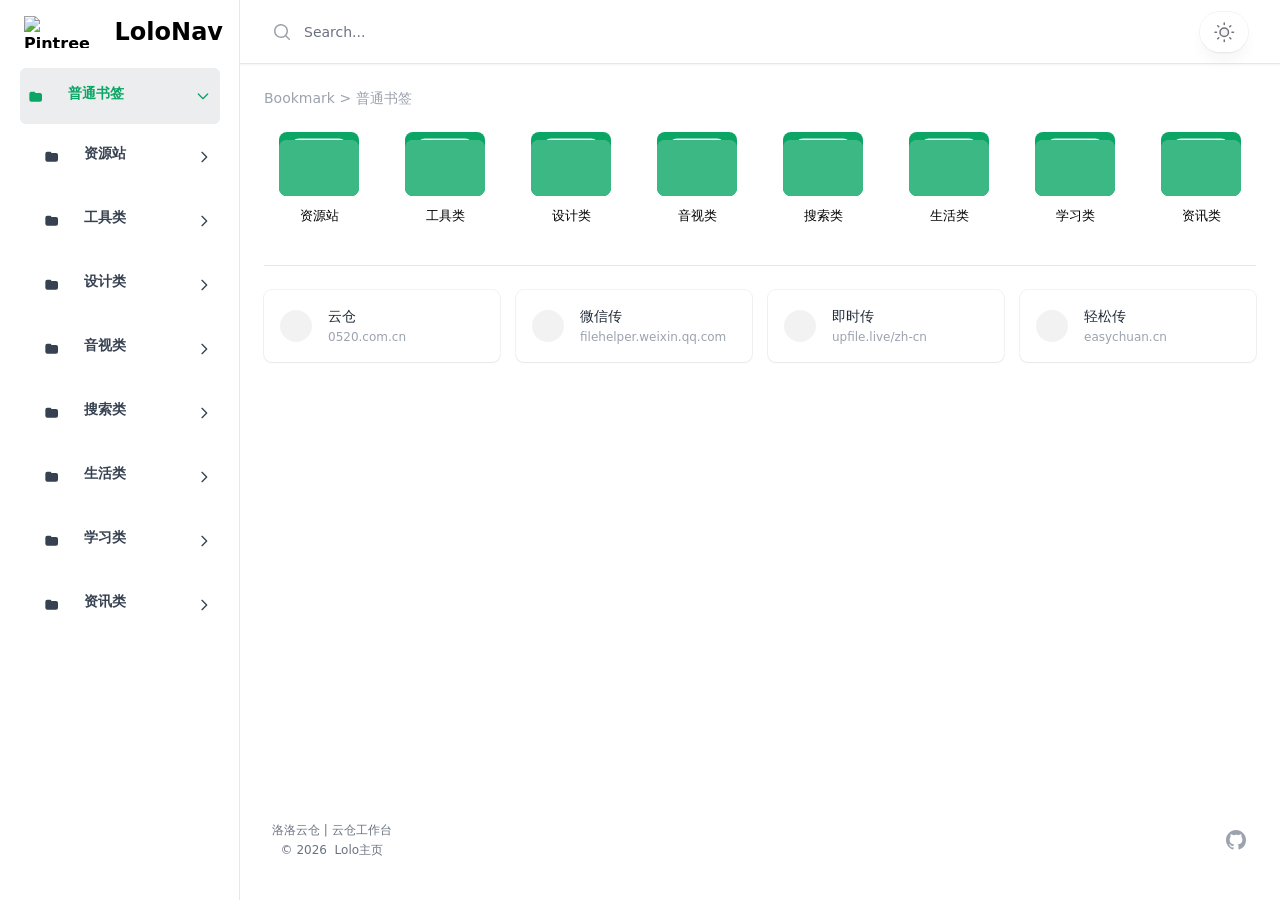
==== commit d34982dc: "添加分隔符分组渲染功能" ====
--- a/index.html
+++ b/index.html
@@ -1,4 +1,4 @@
-<!DOCTYPE html>
+﻿<!DOCTYPE html>
 <html lang="en" class="h-full dark:pintree-bg-gray-900 bg-white">
 
 <head>
@@ -45,7 +45,6 @@
   <meta name="twitter:image" content="https://app.pintree.io/assets/og.png">
 
   <!-- Favicon -->
-  <link rel="icon" type="image/x-icon" href="favicon.ico">
   <link rel="apple-touch-icon" sizes="180x180" href="assets/favicon/apple-touch-icon.png">
   <link rel="icon" type="image/png" sizes="32x32" href="assets/favicon/favicon-32x32.png">
   <link rel="icon" type="image/png" sizes="16x16" href="assets/favicon/favicon-16x16.png">
@@ -100,7 +99,7 @@
           <!-- Off-canvas Sidebar content -->
           <div class="flex grow flex-col gap-y-5 overflow-y-auto bg-white dark:pintree-bg-gray-900 px-6 pb-4">
             <div class="flex h-16 shrink-0 items-center">
-              <img class="pl-2 h-8 w-auto" src="assets/logo.png" alt="Pintree">
+              <img class="pl-2 h-8 w-auto" src="assets/logo.svg" alt="Pintree">
               <a href="" class="ml-4 font-extrabold text-2xl dark:text-white">LoloNav</a>
             </div>
             <div id="sidebar-2" class="flex flex-1 flex-col">
@@ -116,7 +115,7 @@
       <div
         class="flex flex-col border-r border-gray-200 dark:pintree-border-gray-800 bg-white px-4 h-full font-semibold dark:pintree-bg-gray-900">
         <div class="flex p-0 h-16 shrink-0 items-center">
-          <img class="pl-2 h-8 w-auto" src="assets/logo.png" alt="Pintree">
+          <img class="pl-2 h-8 w-auto" src="assets/logo.svg" alt="Pintree">
           <a href="" class="ml-4 font-extrabold text-2xl dark:text-white">LoloNav</a>
         </div>
         <div class="flex flex-1 flex-col overflow-y-auto no-scrollbar p-1 cursor-pointer">
@@ -135,7 +134,7 @@
         class="items-center justify-between sticky top-0 z-40 flex h-16 shrink-0 gap-x-4 border-b border-gray-200 dark:pintree-border-gray-800 bg-white dark:pintree-bg-gray-900 px-4 shadow-sm sm:gap-x-6 sm:px-6 lg:px-8">
         <div class="h-full items-center flex flex-1 gap-x-4 self-stretch lg:gap-x-6 justify-between">
           <div class="flex gap-x-4 justify-between">
-            <img class="pl-2 h-8 w-auto lg:hidden" src="assets/logo.png" alt="Pintree">
+            <img class="pl-2 h-8 w-auto lg:hidden" src="assets/logo.svg" alt="Pintree">
           <div class="hidden lg:block relative w-72 h-full items-center justify-between">
   <button id="searchButton" class="absolute h-full text-gray-400 rounded">
     <svg class="pointer-events-none absolute inset-y-0 left-0 h-full w-5 text-gray-400" viewBox="0 0 20 20" fill="currentColor" aria-hidden="true">
@@ -523,6 +522,24 @@
       container.appendChild(messageContainer);
     }
 
+    // --- 分隔符检测 ---
+
+    // 判断是否为分隔符（URL含 separator 或 title 全是横线/等号）
+    function isSeparator(link) {
+      if (!link.url && !link.title) return false;
+      if (link.url && link.url.includes('separator')) return true;
+      if (/^[─═━\-_=]{3,}$/.test(link.title)) return true;
+      return false;
+    }
+
+    // 获取分隔符显示文字
+    function getSeparatorLabel(link) {
+      if (link.url && link.url.includes('separator')) {
+        return /^[─═━\-_=]+$/.test(link.title) ? '' : link.title;
+      }
+      return '';
+    }
+
     // Render bookmarks
     function renderBookmarks(data, path) {
       const container = document.getElementById('bookmarks');
@@ -552,22 +569,56 @@
         container.appendChild(folderSection);
       }
 
-      // Add separator line if there are links
-      if (folders.length > 0 && links.length > 0) {
-        const separator = document.createElement('hr');
-        separator.className = 'my-1 border-t-1 border-gray-200 dark:pintree-border-gray-800';
-        container.appendChild(separator);
-      }
-
-      // Create link section
+      // 按分隔符分组渲染链接
       if (links.length > 0) {
-        const linkSection = document.createElement('div');
-        linkSection.className = 'grid grid-cols-2 sm:grid-cols-3 lg:grid-cols-4 2xl:grid-cols-6 gap-6';
+        // 按分隔符切分分组
+        const groups = [];
+        let currentGroup = [];
         links.forEach(link => {
-          const card = createCard(link.title, link.url, link.icon);
-          linkSection.appendChild(card);
+          if (isSeparator(link)) {
+            groups.push({ separator: link, items: currentGroup });
+            currentGroup = [];
+          } else {
+            currentGroup.push(link);
+          }
         });
-        container.appendChild(linkSection);
+        if (currentGroup.length > 0) {
+          groups.push({ separator: null, items: currentGroup });
+        }
+
+        // 在文件夹区和第一组链接之间加分隔
+        if (folders.length > 0) {
+          const hr = document.createElement('hr');
+          hr.className = 'col-span-full my-3 border-gray-200 dark:border-gray-600';
+          container.appendChild(hr);
+        }
+
+        // 渲染每个分组
+        groups.forEach((group, idx) => {
+          // 渲染分隔线（当有分隔符时）
+          if (group.separator) {
+            const label = getSeparatorLabel(group.separator);
+            const div = document.createElement('div');
+            div.className = 'col-span-full';
+            if (label) {
+              div.innerHTML = '<div class="flex items-center gap-3 my-3"><span class="flex-1 border-t border-gray-300 dark:border-gray-600"></span><span class="text-xs text-gray-400 dark:text-gray-500 font-medium whitespace-nowrap px-1">' + label + '</span><span class="flex-1 border-t border-gray-300 dark:border-gray-600"></span></div>';
+            } else {
+              div.innerHTML = '<hr class="my-3 border-gray-300 dark:border-gray-600">';
+            }
+            container.appendChild(div);
+          }
+
+          // 渲染该组的链接卡片
+          if (group.items.length > 0) {
+            const linkSection = document.createElement('div');
+            linkSection.className = 'grid grid-cols-2 sm:grid-cols-3 lg:grid-cols-4 2xl:grid-cols-6 gap-6';
+            group.items.forEach(link => {
+              const card = createCard(link.title, link.url, link.icon);
+              linkSection.appendChild(card);
+            });
+            container.appendChild(linkSection);
+          }
+        });
       }
 
       // Update sidebar active state
@@ -704,6 +755,6 @@
 
 </body>
 
-</html>
-
-
+</html>
+
+
--- a/css/theme-lolonav.css
+++ b/css/theme-lolonav.css
@@ -131,22 +131,9 @@
   }
 }
 
-/* ── 6. Separator 分隔线区域修复 ─────────────────────────── */
-
-/* 隐藏 separator.site/folder 类的异常卡片 */
-.grid > div:has(> a[href*="separator"]) {
-  display: none !important;
-}
-
-/* 或者用文本匹配隐藏 */
-.grid div:has(> p:-any-link):-has(> p:-only-of-type) {
-  /* separator 卡片的特征：只有一个 p 标签且内容含 separator */
-}
-
-/* 更精确地：隐藏包含 separator 文字的卡片 */
-.grid div[class*="rounded-lg"]:has(p:text-contains("separator")) {
-  display: none !important;
-}
+/* ── 6. 分隔线样式 ─────────────────────────────────────────── */
+
+/* 分隔线保持可见，由 JS 控制渲染为分组分割线 */
 
 /* ── 7. 网格间距微调 ─────────────────────────────────────── */
 #bookmarks > .grid {
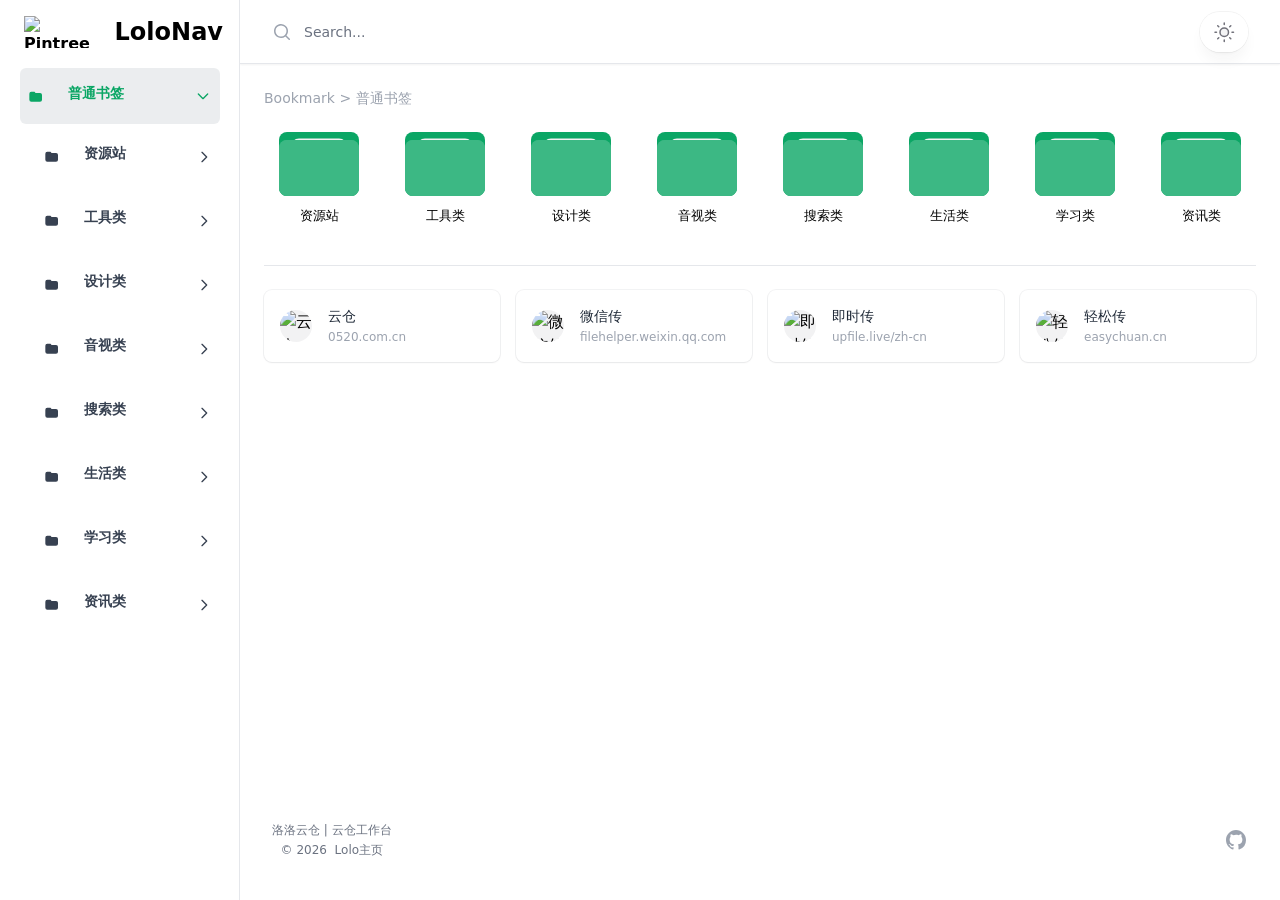
==== commit 765baf70: "修复分隔符分组逻辑：title匹配+分组顺序修正" ====
--- a/index.html
+++ b/index.html
@@ -524,20 +524,23 @@
 
     // --- 分隔符检测 ---
 
-    // 判断是否为分隔符（URL含 separator 或 title 全是横线/等号）
+    // 判断是否为分隔符：title 为纯横线 或 两端由横线框住的文字（如 "─────蓝奏云──────"）
     function isSeparator(link) {
-      if (!link.url && !link.title) return false;
-      if (link.url && link.url.includes('separator')) return true;
-      if (/^[─═━\-_=]{3,}$/.test(link.title)) return true;
+      var t = link.title || '';
+      if (!t) return false;
+      // 纯横线/等号（如 "────────"）
+      if (/^[─═━\-_=]{3,}$/.test(t)) return true;
+      // 两端有横线框住的文字（如 "─────蓝奏云──────"）
+      if (/^[─═━\-_=]+.+[─═━\-_=]+$/.test(t)) return true;
       return false;
     }
 
-    // 获取分隔符显示文字
-    function getSeparatorLabel(link) {
-      if (link.url && link.url.includes('separator')) {
-        return /^[─═━\-_=]+$/.test(link.title) ? '' : link.title;
-      }
-      return '';
+    // 获取分隔符显示文字：提取横线之间的纯文本，纯横线返回空
+    function getSeparatorLabel(title) {
+      if (!title) return '';
+      // 提取横线之间的文字
+      var m = title.match(/^[─═━\-_=]+(.+)[─═━\-_=]+$/);
+      return m ? m[1].trim() : '';
     }
 
     // Render bookmarks
@@ -571,54 +574,61 @@
 
       // 按分隔符分组渲染链接
       if (links.length > 0) {
-        // 按分隔符切分分组
+        // 按分隔符切分分组（分隔符关联到后面一组）
         const groups = [];
-        let currentGroup = [];
-        links.forEach(link => {
+        let currentGroup = { sepLabel: null, items: [] };
+        var hasSplit = false;
+
+        links.forEach(function(link) {
           if (isSeparator(link)) {
-            groups.push({ separator: link, items: currentGroup });
-            currentGroup = [];
+            hasSplit = true;
+            var label = getSeparatorLabel(link.title);
+            if (currentGroup.items.length > 0 || currentGroup.sepLabel) {
+              groups.push(currentGroup);
+            }
+            currentGroup = { sepLabel: label, items: [] };
           } else {
-            currentGroup.push(link);
+            currentGroup.items.push(link);
           }
         });
-        if (currentGroup.length > 0) {
-          groups.push({ separator: null, items: currentGroup });
-        }
+        groups.push(currentGroup);
 
         // 在文件夹区和第一组链接之间加分隔
         if (folders.length > 0) {
-          const hr = document.createElement('hr');
-          hr.className = 'col-span-full my-3 border-gray-200 dark:border-gray-600';
-          container.appendChild(hr);
+          var hr0 = document.createElement('hr');
+          hr0.className = 'my-3 border-gray-200 dark:border-gray-600';
+          container.appendChild(hr0);
         }
 
         // 渲染每个分组
-        groups.forEach((group, idx) => {
-          // 渲染分隔线（当有分隔符时）
-          if (group.separator) {
-            const label = getSeparatorLabel(group.separator);
-            const div = document.createElement('div');
-            div.className = 'col-span-full';
-            if (label) {
-              div.innerHTML = '<div class="flex items-center gap-3 my-3"><span class="flex-1 border-t border-gray-300 dark:border-gray-600"></span><span class="text-xs text-gray-400 dark:text-gray-500 font-medium whitespace-nowrap px-1">' + label + '</span><span class="flex-1 border-t border-gray-300 dark:border-gray-600"></span></div>';
+        groups.forEach(function(group, idx) {
+          // 渲染分隔线
+          if (group.sepLabel !== null && group.sepLabel !== undefined) {
+            var sepDiv = document.createElement('div');
+            if (group.sepLabel) {
+              sepDiv.innerHTML = '<div class="flex items-center gap-3 my-3"><span class="flex-1 border-t border-gray-300 dark:border-gray-600"></span><span class="text-xs text-gray-400 dark:text-gray-500 font-medium whitespace-nowrap px-1">' + group.sepLabel + '</span><span class="flex-1 border-t border-gray-300 dark:border-gray-600"></span></div>';
             } else {
-              div.innerHTML = '<hr class="my-3 border-gray-300 dark:border-gray-600">';
+              sepDiv.innerHTML = '<hr class="my-3 border-gray-300 dark:border-gray-600">';
             }
-            container.appendChild(div);
+            container.appendChild(sepDiv);
           }
 
           // 渲染该组的链接卡片
           if (group.items.length > 0) {
-            const linkSection = document.createElement('div');
+            var linkSection = document.createElement('div');
             linkSection.className = 'grid grid-cols-2 sm:grid-cols-3 lg:grid-cols-4 2xl:grid-cols-6 gap-6';
-            group.items.forEach(link => {
-              const card = createCard(link.title, link.url, link.icon);
+            group.items.forEach(function(link) {
+              var card = createCard(link.title, link.url, link.icon);
               linkSection.appendChild(card);
             });
             container.appendChild(linkSection);
           }
         });
+
+        // 如果没有任何分隔符，保持原有渲染方式（不分组的纯链接列表）
+        if (!hasSplit) {
+          // 上面已经渲染好了，不需要额外处理
+        }
       }
 
       // Update sidebar active state
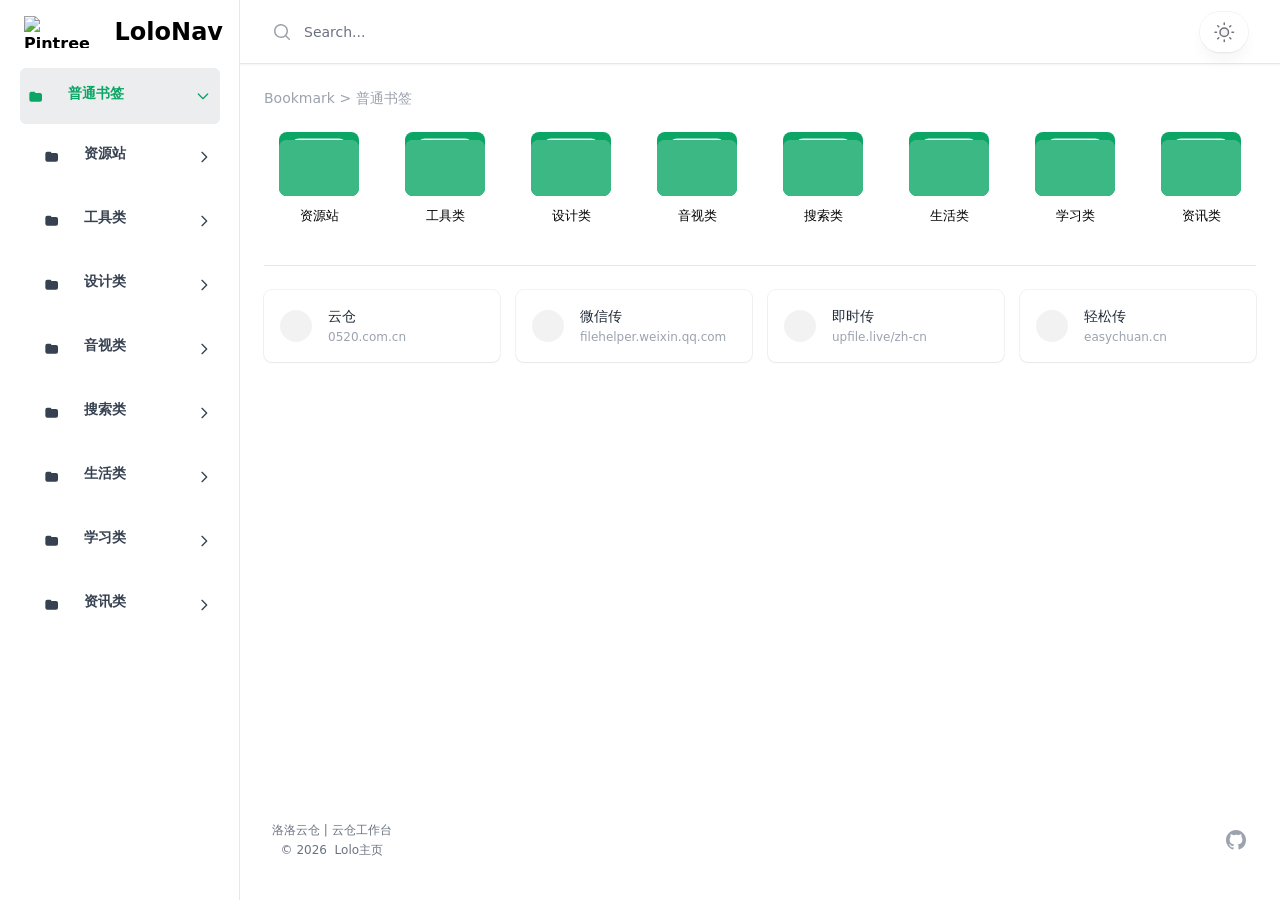
==== commit 193bb89c: "优化分隔线样式：有文字显示蓝色标签，无文字显示横线" ====
--- a/index.html
+++ b/index.html
@@ -606,9 +606,9 @@
           if (group.sepLabel !== null && group.sepLabel !== undefined) {
             var sepDiv = document.createElement('div');
             if (group.sepLabel) {
-              sepDiv.innerHTML = '<div class="flex items-center gap-3 my-3"><span class="flex-1 border-t border-gray-300 dark:border-gray-600"></span><span class="text-xs text-gray-400 dark:text-gray-500 font-medium whitespace-nowrap px-1">' + group.sepLabel + '</span><span class="flex-1 border-t border-gray-300 dark:border-gray-600"></span></div>';
+              sepDiv.innerHTML = '<div class="flex justify-center my-5"><span class="inline-block text-sm font-bold text-white bg-gradient-to-r from-blue-500 to-indigo-500 px-4 py-1.5 rounded-full shadow-md tracking-wide">' + group.sepLabel + '</span></div>';
             } else {
-              sepDiv.innerHTML = '<hr class="my-3 border-gray-300 dark:border-gray-600">';
+              sepDiv.innerHTML = '<hr class="my-4 border-gray-300 dark:border-gray-600">';
             }
             container.appendChild(sepDiv);
           }
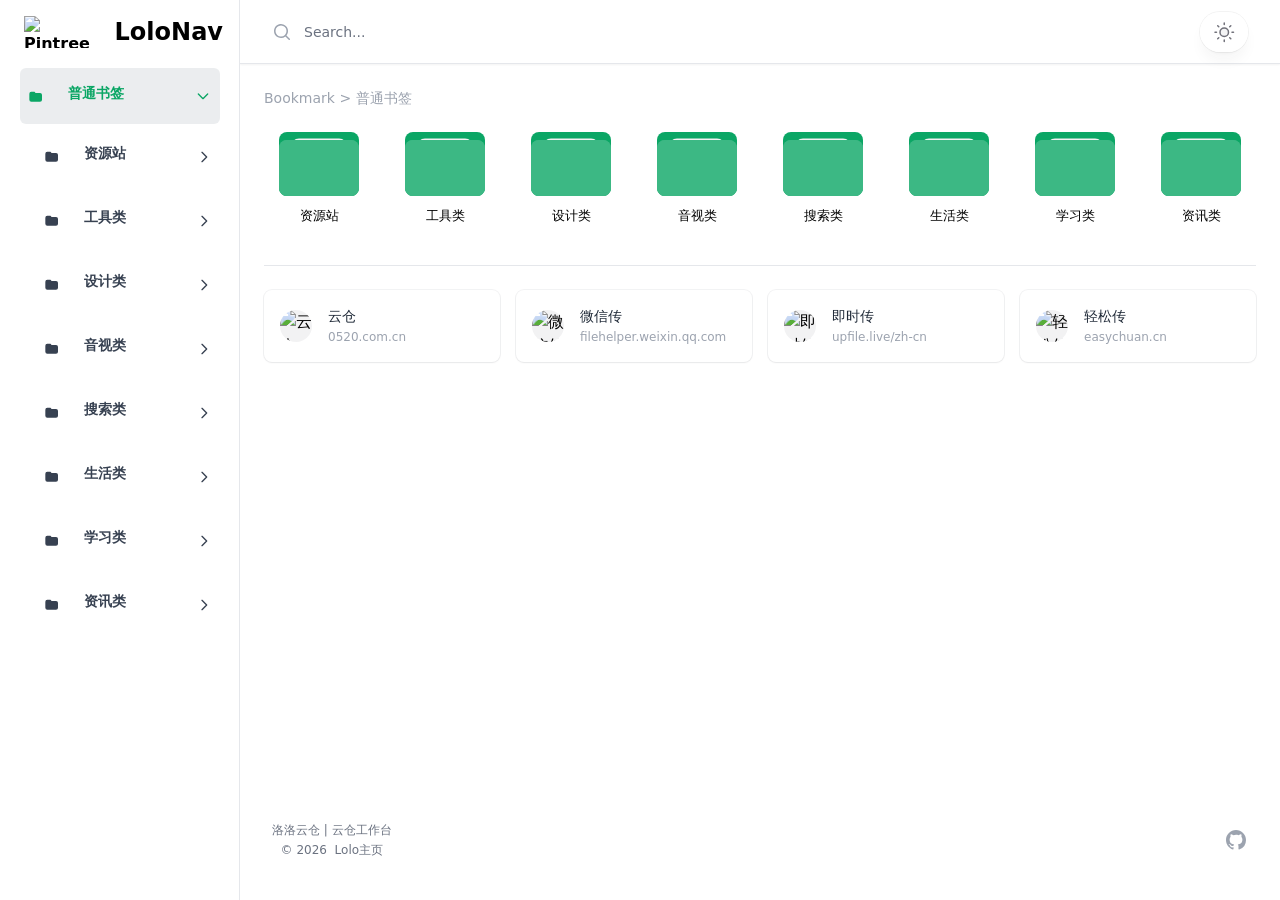
==== commit 921892a2: "分隔线标签改为低调灰框风格" ====
--- a/index.html
+++ b/index.html
@@ -606,7 +606,7 @@
           if (group.sepLabel !== null && group.sepLabel !== undefined) {
             var sepDiv = document.createElement('div');
             if (group.sepLabel) {
-              sepDiv.innerHTML = '<div class="flex justify-center my-5"><span class="inline-block text-sm font-bold text-white bg-gradient-to-r from-blue-500 to-indigo-500 px-4 py-1.5 rounded-full shadow-md tracking-wide">' + group.sepLabel + '</span></div>';
+              sepDiv.innerHTML = '<div class="flex justify-center my-5"><span class="inline-block text-xs font-semibold px-5 py-1.5 rounded tracking-wide" style="color:#6b7280;border:1px solid #d1d5db;letter-spacing:.1em">' + group.sepLabel + '</span></div>';
             } else {
               sepDiv.innerHTML = '<hr class="my-4 border-gray-300 dark:border-gray-600">';
             }
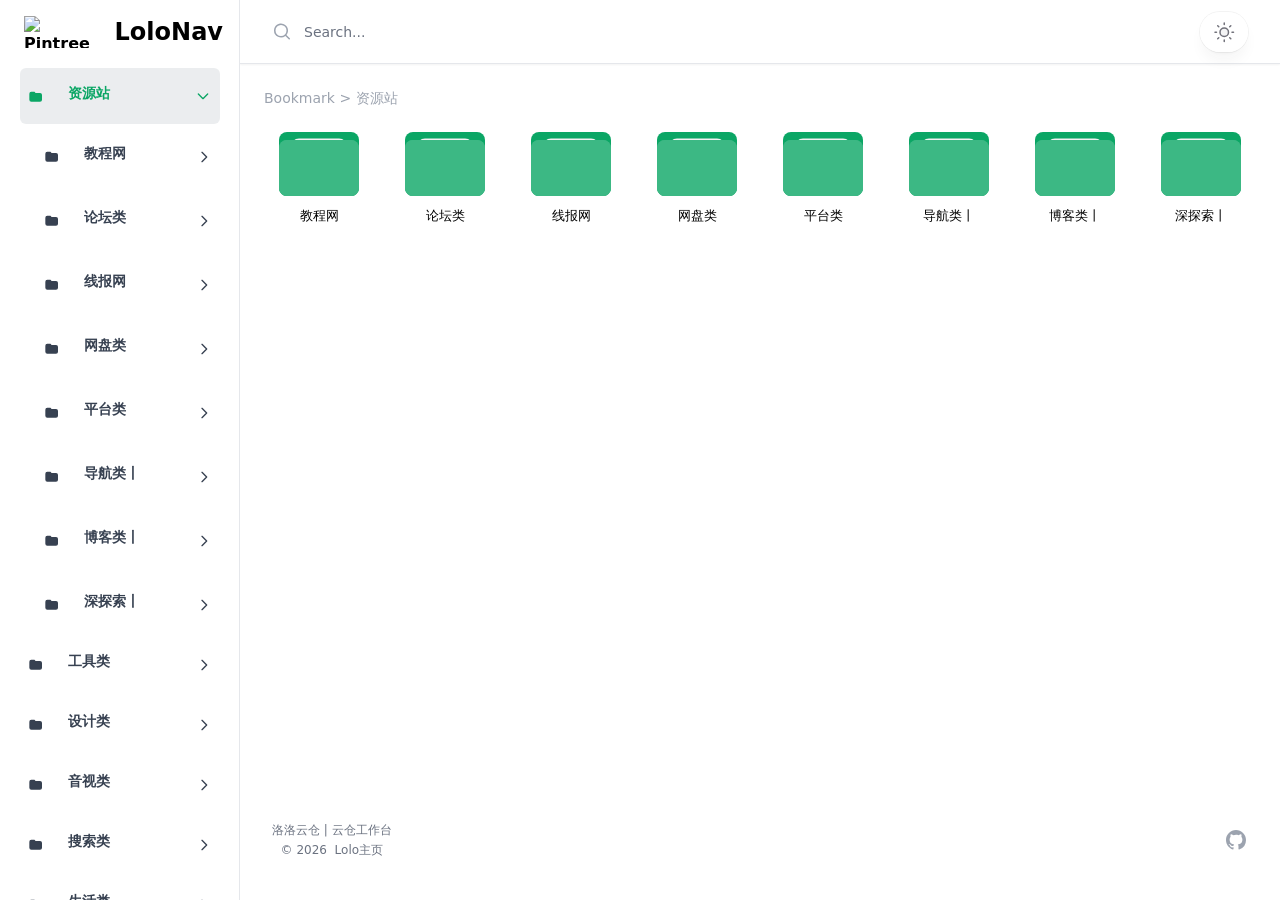
==== commit 238e32a5: "fix(nav): 移动端恢复搜索框(顶栏两行) + 补移动端导航入口" ====
--- a/index.html
+++ b/index.html
@@ -10,7 +10,7 @@
     content="Pintree is a powerful tool that helps you manage and export your browser bookmarks, converting them into an aesthetically pleasing website that is easy to share and access.">
   <meta name="author" content="Pintree">
   <meta name="robots" content="index, follow">
-  <link rel="canonical" href="http://0520.com.cn">
+  <link rel="canonical" href="https://nav.0520.com.cn/">
   <script defer src="https://cloud.umami.is/script.js" data-website-id="60283522-e543-4dcb-bd47-e855f1e0a635"></script>
   <script defer data-domain="pintree.io" src="https://plausible.io/js/script.js"></script>
   <script type="text/javascript">
@@ -103,7 +103,9 @@
               <a href="" class="ml-4 font-extrabold text-2xl dark:text-white">LoloNav</a>
             </div>
             <div id="sidebar-2" class="flex flex-1 flex-col">
-              <!-- Sidebar content will be injected here -->
+              <ul id="navigation-mobile" class="nav-list space-y-1">
+                <!-- Mobile navigation items will be inserted here -->
+              </ul>
             </div>
           </div>
         </div>
@@ -120,7 +122,7 @@
         </div>
         <div class="flex flex-1 flex-col overflow-y-auto no-scrollbar p-1 cursor-pointer">
           <div id="sidebar" class="flex flex-1 flex-col">
-            <ul id="navigation" class="space-y-1">
+            <ul id="navigation" class="nav-list space-y-1">
               <!-- Navigation items will be inserted here -->
             </ul>
           </div>
@@ -130,22 +132,28 @@
 
     <!-- Main Content Area -->
     <div class="lg:pl-60 dark:pintree-bg-gray-900 flex flex-col min-h-screen">
-      <div
+      <div id="navHeader"
         class="items-center justify-between sticky top-0 z-40 flex h-16 shrink-0 gap-x-4 border-b border-gray-200 dark:pintree-border-gray-800 bg-white dark:pintree-bg-gray-900 px-4 shadow-sm sm:gap-x-6 sm:px-6 lg:px-8">
         <div class="h-full items-center flex flex-1 gap-x-4 self-stretch lg:gap-x-6 justify-between">
-          <div class="flex gap-x-4 justify-between">
-            <img class="pl-2 h-8 w-auto lg:hidden" src="assets/logo.svg" alt="Pintree">
-          <div class="hidden lg:block relative w-72 h-full items-center justify-between">
+          <div class="flex items-center gap-x-3 lg:hidden">
+            <button id="open-sidebar-button" type="button" aria-label="打开导航菜单"
+              class="-ml-1 shrink-0 rounded p-1 text-gray-500 hover:text-gray-900 dark:text-gray-400 dark:hover:text-white">
+              <svg class="h-6 w-6" fill="none" viewBox="0 0 24 24" stroke-width="1.5" stroke="currentColor" aria-hidden="true">
+                <path stroke-linecap="round" stroke-linejoin="round" d="M3.75 6.75h16.5M3.75 12h16.5m-16.5 5.25h16.5" />
+              </svg>
+            </button>
+            <img class="pl-2 h-8 w-auto" src="assets/logo.svg" alt="LoloNav">
+            <a href="" class="ml-1 truncate font-extrabold text-2xl dark:text-white">LoloNav</a>
+          </div>
+          <div class="nav-search hidden lg:block relative w-72 h-full items-center justify-between">
   <button id="searchButton" class="absolute h-full text-gray-400 rounded">
     <svg class="pointer-events-none absolute inset-y-0 left-0 h-full w-5 text-gray-400" viewBox="0 0 20 20" fill="currentColor" aria-hidden="true">
       <path fill-rule="evenodd" d="M9 3.5a5.5 5.5 0 100 11 5.5 5.5 0 000-11zM2 9a7 7 0 1112.452 4.391l3.328 3.329a.75.75 0 11-1.06 1.06l-3.329-3.328A7 7 0 012 9z" clip-rule="evenodd"></path>
     </svg>
   </button>
-  <input id="searchInput" type="search" class="text-sm text-gray-900 dark:text-gray-400 pl-8 h-full border-0 focus:outline-none focus:ring-0 dark:pintree-bg-gray-900" placeholder="Search...">
+  <input id="searchInput" type="search" aria-label="搜索书签" class="text-sm text-gray-900 dark:text-gray-400 pl-8 h-full border-0 focus:outline-none focus:ring-0 dark:pintree-bg-gray-900" placeholder="Search...">
   <button id="clearSearchButton" class="text-sm text-gray-500 mr-4 rounded hidden">Clear</button>
 </div>
-          </div>
-          <a href="" class="lg:hidden ml-4 font-extrabold text-2xl dark:text-white">Pintree</a>
           <div class="relative">
             <button id="themeToggleButton" type="button" aria-label="Switch theme"
               class="group rounded-full bg-white/90 px-3 py-2 shadow-lg shadow-zinc-800/5 ring-1 ring-zinc-900/5 backdrop-blur transition dark:pintree-bg-gray-900 dark:ring-white/10 dark:hover:ring-white/20">
@@ -220,6 +228,7 @@
 
       // Function to open the sidebar
       const openSidebar = () => {
+        if (!offCanvasMenu) return;
         offCanvasMenu.classList.remove('hidden');
         setTimeout(() => {
           offCanvasBackdrop.classList.add('opacity-100');
@@ -229,6 +238,7 @@
 
       // Function to close the sidebar
       const closeSidebar = () => {
+        if (!offCanvasMenu || offCanvasMenu.classList.contains('hidden')) return;
         offCanvasBackdrop.classList.remove('opacity-100');
         offCanvasContent.classList.remove('translate-x-0');
         setTimeout(() => {
@@ -236,10 +246,14 @@
         }, 300); // Match the duration of the transition
       };
 
+      // 供移动端导航项点击后自动收起抽屉使用
+      window.loloCloseSidebar = closeSidebar;
+
       // Event listeners for open and close buttons
-      openSidebarButton.addEventListener('click', openSidebar);
-      closeSidebarButton.addEventListener('click', closeSidebar);
-      offCanvasBackdrop.addEventListener('click', closeSidebar); // Close sidebar when clicking on the backdrop
+      if (openSidebarButton) openSidebarButton.addEventListener('click', openSidebar);
+      if (closeSidebarButton) closeSidebarButton.addEventListener('click', closeSidebar);
+      if (offCanvasBackdrop) offCanvasBackdrop.addEventListener('click', closeSidebar); // Close sidebar when clicking on the backdrop
+      document.addEventListener('keydown', (e) => { if (e.key === 'Escape') closeSidebar(); });
     });
 
     // Search functionality
@@ -417,20 +431,22 @@
 
             navItem.onclick = (e) => {
               e.stopPropagation();
-              document.querySelectorAll('#navigation .sidebar-active').forEach(el => el.classList.remove('sidebar-active'));
+              document.querySelectorAll('.nav-list .sidebar-active').forEach(el => el.classList.remove('sidebar-active'));
               navItem.classList.add('sidebar-active');
               subList.classList.toggle('hidden');
               if (subList.children.length > 0) {
                 toggleIcon.classList.toggle('rotate-90');
               }
               renderBookmarks(folder.children, path.concat({ title: folder.title, children: folder.children }));
+              if (window.loloCloseSidebar) window.loloCloseSidebar();
             };
           } else {
             navItem.onclick = (e) => {
               e.stopPropagation();
-              document.querySelectorAll('#navigation .sidebar-active').forEach(el => el.classList.remove('sidebar-active'));
+              document.querySelectorAll('.nav-list .sidebar-active').forEach(el => el.classList.remove('sidebar-active'));
               navItem.classList.add('sidebar-active');
               renderBookmarks(folder.children, path.concat({ title: folder.title, children: folder.children }));
+              if (window.loloCloseSidebar) window.loloCloseSidebar();
             };
           }
         }
@@ -464,29 +480,31 @@
       });
     }
 
-    // Update the active state of sidebar items
+    // Update the active state of sidebar items (desktop + mobile drawer)
     function updateSidebarActiveState(path) {
-      document.querySelectorAll('#navigation .sidebar-active').forEach(el => el.classList.remove('sidebar-active'));
-
-      let currentNav = document.getElementById('navigation');
-
-      path.forEach((item, index) => {
-        const items = currentNav.querySelectorAll('li');
-        items.forEach(navItem => {
-          const navLink = navItem.querySelector('a');
-          if (navLink && navLink.innerText === item.title) {
-            if (index === path.length - 1) {
-              navItem.classList.add('sidebar-active');
-            }
-
-            if (index < path.length - 1) {
-              const subList = navItem.querySelector('ul');
-              if (subList) {
-                subList.classList.remove('hidden');
-                currentNav = subList;
+      document.querySelectorAll('.nav-list .sidebar-active').forEach(el => el.classList.remove('sidebar-active'));
+
+      document.querySelectorAll('.nav-list').forEach(rootNav => {
+        let currentNav = rootNav;
+
+        path.forEach((item, index) => {
+          const items = currentNav.querySelectorAll('li');
+          items.forEach(navItem => {
+            const navLink = navItem.querySelector('a');
+            if (navLink && navLink.innerText === item.title) {
+              if (index === path.length - 1) {
+                navItem.classList.add('sidebar-active');
+              }
+
+              if (index < path.length - 1) {
+                const subList = navItem.querySelector('ul');
+                if (subList) {
+                  subList.classList.remove('hidden');
+                  currentNav = subList;
+                }
               }
             }
-          }
+          });
         });
       });
     }
@@ -643,6 +661,8 @@
         const firstLayer = data;
         // Render navigation using the first layer of data
         renderNavigation(firstLayer, document.getElementById('navigation'), true);
+        // 移动端抽屉里的导航（同一份数据，独立渲染，各有自己的点击处理）
+        renderNavigation(firstLayer, document.getElementById('navigation-mobile'), true);
         // Render bookmarks using the first layer of data, starting from the Bookmark
         renderBookmarks(firstLayer, [{ title: 'Bookmark', children: firstLayer }]);
 
@@ -709,6 +729,7 @@
           const firstLayer = data;
           // Render navigation using the first layer of data
           renderNavigation(firstLayer, document.getElementById('navigation'), true);
+          renderNavigation(firstLayer, document.getElementById('navigation-mobile'), true);
           // Render bookmarks using the first layer of data, starting from the Bookmark
           renderBookmarks(firstLayer, [{ title: 'Bookmark', children: firstLayer }]);
 
@@ -747,12 +768,6 @@
       applyColorTheme(event.matches ? 'dark' : 'light');
     });
 
-    // Open mobile menu
-    document.getElementById('open-sidebar-button').addEventListener('click', function () {
-      var navigation = document.getElementById('navigation').cloneNode(true);
-      document.getElementById('sidebar-2').appendChild(navigation);
-    });
-
   </script>
 
   <script>
